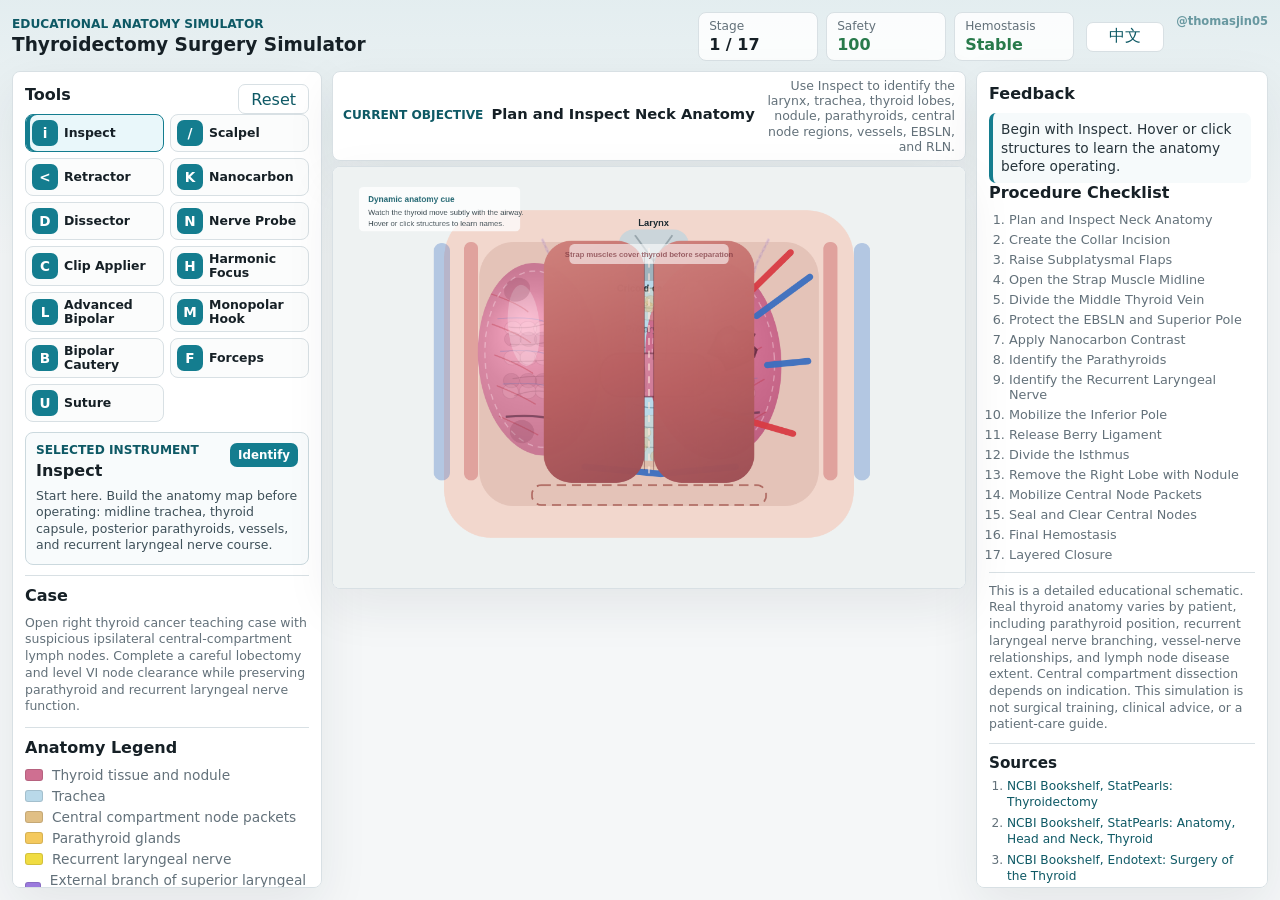
==== index.html @ a0de31f6 "Improve guide line contrast over veins" ====
<!doctype html>
<html lang="en">
  <head>
    <meta charset="utf-8">
    <meta name="viewport" content="width=device-width, initial-scale=1">
    <title>Thyroidectomy Surgery Simulator</title>
    <link rel="stylesheet" href="styles.css?v=sources-20260605">
  </head>
  <body>
    <main class="app">
      <section class="topbar" aria-label="Simulation status">
        <div class="brand-block">
          <p class="eyebrow">Educational anatomy simulator</p>
          <h1>Thyroidectomy Surgery Simulator</h1>
        </div>
        <div class="status-strip">
          <div>
            <span class="stat-label">Stage</span>
            <strong id="stageNumber">1 / 8</strong>
          </div>
          <div>
            <span class="stat-label">Safety</span>
            <strong id="safetyScore">100</strong>
          </div>
          <div>
            <span class="stat-label">Hemostasis</span>
            <strong id="hemostasisScore">Stable</strong>
          </div>
        </div>
        <button id="langToggle" class="ghost-button language-button" type="button">中文</button>
        <div class="watermark" aria-label="Creator watermark">@thomasjin05</div>
      </section>

      <section class="workspace">
        <aside class="panel tools-panel" aria-label="Surgical instruments">
          <div class="panel-head">
            <h2>Tools</h2>
            <button id="resetButton" class="ghost-button" type="button">Reset</button>
          </div>
          <div id="toolGrid" class="tool-grid"></div>

          <div class="instrument-panel" aria-live="polite">
            <div class="instrument-head">
              <div>
                <p class="eyebrow">Selected instrument</p>
                <h2 id="instrumentTitle"></h2>
              </div>
              <span id="instrumentBadge" class="instrument-badge"></span>
            </div>
            <p id="instrumentTechnique" class="instrument-technique"></p>
          </div>

          <div class="case-card">
            <h2>Case</h2>
            <p>Open right thyroid cancer teaching case with suspicious ipsilateral central-compartment lymph nodes. Complete a careful lobectomy and level VI node clearance while preserving parathyroid and recurrent laryngeal nerve function.</p>
          </div>

          <div class="legend">
            <h2>Anatomy Legend</h2>
            <div><span class="swatch thyroid"></span>Thyroid tissue and nodule</div>
            <div><span class="swatch trachea"></span>Trachea</div>
            <div><span class="swatch lymph"></span>Central compartment node packets</div>
            <div><span class="swatch parathyroid"></span>Parathyroid glands</div>
            <div><span class="swatch nerve"></span>Recurrent laryngeal nerve</div>
            <div><span class="swatch sln"></span>External branch of superior laryngeal nerve</div>
            <div><span class="swatch artery"></span>Arteries</div>
            <div><span class="swatch vein"></span>Veins</div>
            <div><span class="swatch landmark"></span>Key landmarks</div>
          </div>
        </aside>

        <section class="sim-column">
          <div class="stage-card" aria-live="polite">
            <div>
              <p class="eyebrow">Current objective</p>
              <h2 id="stageTitle"></h2>
            </div>
            <p id="stageInstruction"></p>
          </div>

          <div class="canvas-shell">
            <canvas id="simCanvas" width="1080" height="720" aria-label="Interactive thyroidectomy anatomy simulation"></canvas>
            <div id="tooltip" class="tooltip" hidden></div>
            <section id="completionScreen" class="completion-screen" aria-live="polite" hidden>
              <div class="completion-panel">
                <p class="eyebrow">Case complete</p>
                <h2>Surgery Simulation Finished</h2>
                <p>Right lobectomy, ipsilateral central compartment node clearance, hemostasis check, and layered closure are complete.</p>
                <div class="completion-stats" aria-label="Final simulation status">
                  <div>
                    <span class="stat-label">Final safety</span>
                    <strong id="completionSafety"></strong>
                  </div>
                  <div>
                    <span class="stat-label">Hemostasis</span>
                    <strong id="completionHemostasis"></strong>
                  </div>
                </div>
                <button id="restartButton" class="restart-button" type="button">Restart</button>
              </div>
            </section>
          </div>
        </section>

        <aside class="panel feedback-panel" aria-label="Feedback and anatomy notes">
          <h2>Feedback</h2>
          <div id="feedbackLog" class="feedback-log"></div>

          <h2>Procedure Checklist</h2>
          <ol id="checklist" class="checklist"></ol>

          <div class="note">
            This is a detailed educational schematic. Real thyroid anatomy varies by patient, including parathyroid position, recurrent laryngeal nerve branching, vessel-nerve relationships, and lymph node disease extent. Central compartment dissection depends on indication. This simulation is not surgical training, clinical advice, or a patient-care guide.
          </div>

          <section class="sources-card" aria-label="Evidence sources">
            <h2>Sources</h2>
            <ol class="sources-list">
              <li><a href="https://www.ncbi.nlm.nih.gov/sites/books/NBK563279/" target="_blank" rel="noopener noreferrer">NCBI Bookshelf, StatPearls: Thyroidectomy</a></li>
              <li><a href="https://www.ncbi.nlm.nih.gov/books/NBK470452/" target="_blank" rel="noopener noreferrer">NCBI Bookshelf, StatPearls: Anatomy, Head and Neck, Thyroid</a></li>
              <li><a href="https://www.ncbi.nlm.nih.gov/books/NBK285564/" target="_blank" rel="noopener noreferrer">NCBI Bookshelf, Endotext: Surgery of the Thyroid</a></li>
              <li><a href="https://pmc.ncbi.nlm.nih.gov/articles/PMC4739132/" target="_blank" rel="noopener noreferrer">2015 American Thyroid Association Management Guidelines for Adult Patients with Thyroid Nodules and Differentiated Thyroid Cancer</a></li>
              <li><a href="https://pmc.ncbi.nlm.nih.gov/articles/PMC9742273/" target="_blank" rel="noopener noreferrer">Surgical tips and techniques to avoid complications of thyroid surgery</a></li>
              <li><a href="https://pmc.ncbi.nlm.nih.gov/articles/PMC7315061/" target="_blank" rel="noopener noreferrer">A Review of Methods for the Preservation of Laryngeal Nerves During Thyroidectomy</a></li>
              <li><a href="https://pubmed.ncbi.nlm.nih.gov/25897006/" target="_blank" rel="noopener noreferrer">A Meta-analysis of Carbon Nanoparticles for Identifying Lymph Nodes and Protecting Parathyroid Glands during Surgery</a></li>
            </ol>
          </section>
        </aside>
      </section>
    </main>

    <script src="app.js?v=guide-contrast-20260707"></script>
  </body>
</html>
---- styles.css ----
:root{color-scheme:light;--bg:#f5f7f8;--panel:#ffffff;--ink:#162026;--muted:#63717a;--line:#d8e0e4;--accent:#147d8f;--accent-dark:#0e5965;--danger:#b92f37;--warn:#c77a1b;--ok:#287a4b;--thyroid:#cf6f91;--trachea:#b9d9e9;--lymph:#e0bf85;--para:#f4c95d;--nerve:#f0dc42;--artery:#d83b44;--vein:#3c6fc0;font-family:Inter,ui-sans-serif,system-ui,-apple-system,BlinkMacSystemFont,"Segoe UI",sans-serif;}*{box-sizing:border-box;}body{margin:0;min-height:100vh;color:var(--ink);background:linear-gradient(180deg,rgba(20,125,143,0.08),transparent 260px),var(--bg);}button{font:inherit;}.app{min-height:100vh;padding:12px;}.topbar{display:flex;align-items:center;justify-content:flex-start;gap:12px;margin:0 auto 10px;max-width:1500px;}.brand-block{flex:1 1 0;min-width:0;}.eyebrow{margin:0 0 4px;color:var(--accent-dark);font-size:0.76rem;font-weight:750;letter-spacing:0;text-transform:uppercase;}h1,h2,p{margin-top:0;}h1{margin-bottom:0;font-size:clamp(1.08rem,1.45vw,1.5rem);line-height:1.1;letter-spacing:0;}h2{margin-bottom:10px;font-size:1rem;}.status-strip{display:grid;grid-template-columns:repeat(3,minmax(120px,1fr));gap:8px;flex:0 0 auto;}.status-strip>div{min-width:118px;padding:6px 10px;border:1px solid var(--line);border-radius:8px;background:rgba(255,255,255,0.86);}.stat-label{display:block;margin-bottom:2px;color:var(--muted);font-size:0.76rem;}.workspace{display:grid;grid-template-columns:310px minmax(420px,1fr)292px;gap:10px;max-width:1500px;margin:0 auto;}.panel,.stage-card,.canvas-shell{border:1px solid var(--line);border-radius:8px;background:var(--panel);box-shadow:0 18px 50px rgba(24,41,52,0.08);}.panel{align-self:start;padding:12px;}.panel-head,.stage-card{display:flex;align-items:center;justify-content:space-between;gap:14px;}.ghost-button{height:30px;padding:0 12px;border:1px solid var(--line);border-radius:7px;color:var(--accent-dark);background:#fff;cursor:pointer;}.tool-grid{display:grid;grid-template-columns:repeat(2,minmax(0,1fr));gap:6px;margin-bottom:10px;}.tool-button{display:grid;grid-template-columns:26px 1fr;gap:6px;align-items:center;min-height:38px;padding:5px 6px;border:1px solid var(--line);border-radius:8px;text-align:left;color:var(--ink);background:#fbfcfc;cursor:pointer;}.tool-button[aria-pressed="true"]{border-color:var(--accent);background:#e9f7fa;box-shadow:inset 4px 0 0 var(--accent);}.tool-icon{display:grid;place-items:center;width:26px;height:26px;border-radius:7px;color:#fff;background:var(--accent);font-size:0.85rem;font-weight:800;}.tool-name{display:block;font-size:0.78rem;font-weight:760;line-height:1.12;}.instrument-panel{display:grid;gap:8px;margin-bottom:10px;padding:10px;border:1px solid#cbd9de;border-radius:8px;background:#f8fbfc;}.instrument-head{display:flex;align-items:flex-start;justify-content:space-between;gap:10px;}.instrument-head h2{margin-bottom:0;}.instrument-badge{min-width:58px;padding:5px 8px;border-radius:7px;color:#fff;font-size:0.74rem;font-weight:800;text-align:center;}.instrument-technique{margin-bottom:0;color:#3e5059;font-size:0.78rem;line-height:1.32;}.case-card,.legend,.note{padding-top:10px;border-top:1px solid var(--line);}.case-card p,.note{color:var(--muted);font-size:0.78rem;line-height:1.34;}.legend div{display:flex;align-items:center;gap:9px;margin:5px 0;color:var(--muted);font-size:0.86rem;}.swatch{width:18px;height:12px;border-radius:3px;border:1px solid rgba(0,0,0,0.12);}.swatch.thyroid{background:var(--thyroid);}.swatch.trachea{background:var(--trachea);}.swatch.lymph{background:var(--lymph);}.swatch.parathyroid{background:var(--para);}.swatch.nerve{background:var(--nerve);}.swatch.sln{background:#9b7add;}.swatch.artery{background:var(--artery);}.swatch.vein{background:var(--vein);}.swatch.landmark{background:#8b9aa1;}.sim-column{display:grid;gap:5px;}.stage-card{min-height:0;padding:6px 10px;}.stage-card h2{margin-bottom:0;font-size:0.92rem;line-height:1.15;}.stage-card p:last-child{max-width:min(48vw,680px);margin-bottom:0;color:var(--muted);line-height:1.22;font-size:0.78rem;}.canvas-shell{position:relative;overflow:hidden;aspect-ratio:3/2;}canvas{display:block;width:100%;height:100%;cursor:crosshair;background:#eef2f2;}.tooltip{position:absolute;z-index:2;max-width:240px;padding:8px 10px;border:1px solid rgba(12,31,39,0.18);border-radius:7px;color:#102027;background:rgba(255,255,255,0.94);box-shadow:0 10px 30px rgba(20,40,50,0.16);font-size:0.84rem;pointer-events:none;}.completion-screen{position:absolute;inset:0;z-index:3;display:grid;place-items:center;padding:24px;background:rgba(11,28,35,0.48);}.completion-screen[hidden]{display:none;}.completion-panel{width:min(420px,100%);padding:22px;border:1px solid rgba(216,224,228,0.92);border-radius:8px;background:rgba(255,255,255,0.97);box-shadow:0 24px 70px rgba(13,31,40,0.28);}.completion-panel h2{margin-bottom:8px;font-size:1.28rem;}.completion-panel p:not(.eyebrow){margin-bottom:14px;color:var(--muted);line-height:1.42;}.completion-stats{display:grid;grid-template-columns:repeat(2,minmax(0,1fr));gap:8px;margin-bottom:16px;}.completion-stats div{padding:10px;border:1px solid var(--line);border-radius:8px;background:#f6fafb;}.completion-stats strong{display:block;font-size:1.05rem;}.restart-button{min-height:40px;width:100%;border:0;border-radius:8px;color:#fff;background:var(--accent);font-weight:780;cursor:pointer;}.restart-button:hover,.restart-button:focus-visible{background:var(--accent-dark);}.feedback-log{display:grid;gap:6px;max-height:min(230px,28vh);overflow:auto;padding-right:4px;}.log-entry{padding:7px 8px;border-left:4px solid var(--accent);border-radius:7px;background:#f6fafb;color:#26343b;font-size:0.86rem;line-height:1.35;}.log-entry.warning{border-left-color:var(--warn);background:#fff8ed;}.log-entry.danger{border-left-color:var(--danger);background:#fff1f2;}.log-entry.success{border-left-color:var(--ok);background:#effaf3;}.checklist{display:grid;gap:5px;margin:0 0 10px;padding-left:20px;color:var(--muted);font-size:0.8rem;}.checklist li.done{color:var(--ok);font-weight:720;}@media(min-width:1101px){body{height:100vh;overflow:hidden;}.app{display:grid;grid-template-rows:auto minmax(0,1fr);height:100vh;min-height:0;}.topbar{width:100%;}.workspace{width:100%;min-height:0;height:100%;}.panel,.sim-column{min-height:0;height:100%;}.panel{align-self:stretch;overflow:auto;}.sim-column{grid-template-rows:auto minmax(0,1fr);}.stage-card{display:grid;grid-template-columns:minmax(210px,auto)minmax(0,1fr);align-items:center;gap:12px;min-height:38px;}.stage-card>div{display:flex;align-items:baseline;gap:8px;min-width:0;}.stage-card.eyebrow{flex:none;margin:0;font-size:0.66rem;}.stage-card h2{overflow:hidden;text-overflow:ellipsis;white-space:nowrap;}.stage-card p:last-child{justify-self:end;max-width:100%;text-align:right;}.canvas-shell{align-self:start;max-height:100%;}}@media(max-width:1100px){.workspace{grid-template-columns:220px minmax(360px,1fr);}.tool-grid{grid-template-columns:1fr;}.feedback-panel{grid-column:1/-1;}}@media(max-width:760px){.app{padding:12px;}.tool-grid{grid-template-columns:1fr;}.topbar,.stage-card{align-items:stretch;flex-direction:column;}.status-strip,.workspace{grid-template-columns:1fr;}}.language-button{flex:0 0 auto;align-self:flex-start;min-width:78px;margin-top:9.5px;}.watermark{flex:0 0 auto;align-self:flex-start;margin-top:2px;color:rgba(14,89,101,0.58);font-size:0.72rem;font-weight:800;letter-spacing:0;white-space:nowrap;pointer-events:none;}@media(max-width:760px){.brand-block{width:100%;}.language-button{width:100%;margin-top:0;}.watermark{align-self:flex-end;}}.sources-card{margin-top:10px;padding-top:10px;border-top:1px solid var(--line);}.sources-card h2{margin-bottom:7px;font-size:0.95rem;}.sources-list{display:grid;gap:6px;margin:0;padding-left:18px;color:var(--muted);font-size:0.76rem;line-height:1.28;}.sources-list a{color:var(--accent-dark);text-decoration:none;overflow-wrap:anywhere;}.sources-list a:hover,.sources-list a:focus-visible{text-decoration:underline;}
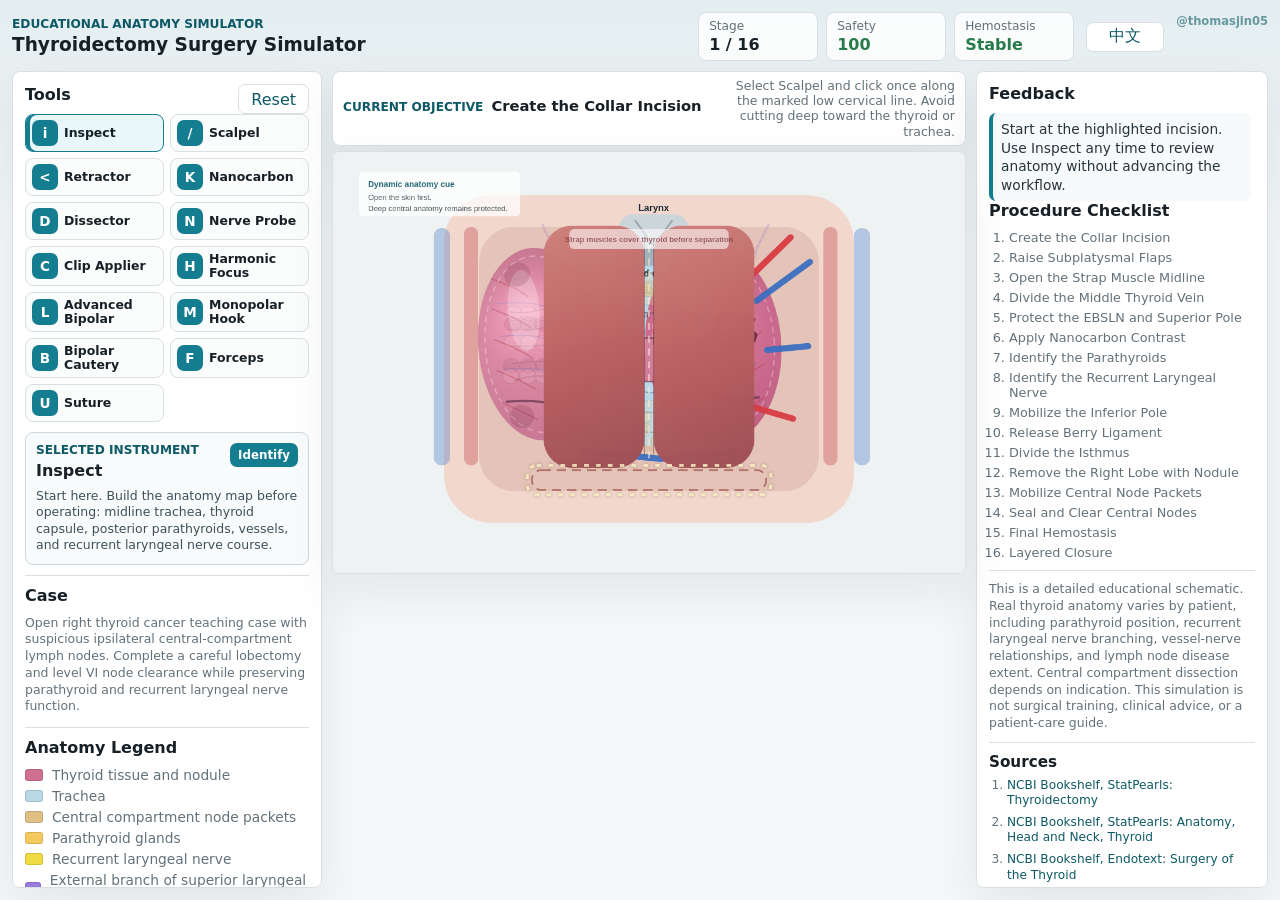
==== commit a40f38ac: "Gate thyroidectomy simulator steps" ====
--- a/index.html
+++ b/index.html
@@ -129,6 +129,6 @@
       </section>
     </main>
 
-    <script src="app.js?v=guide-contrast-20260707"></script>
+    <script src="app.js?v=gated-flow-20260707"></script>
   </body>
 </html>
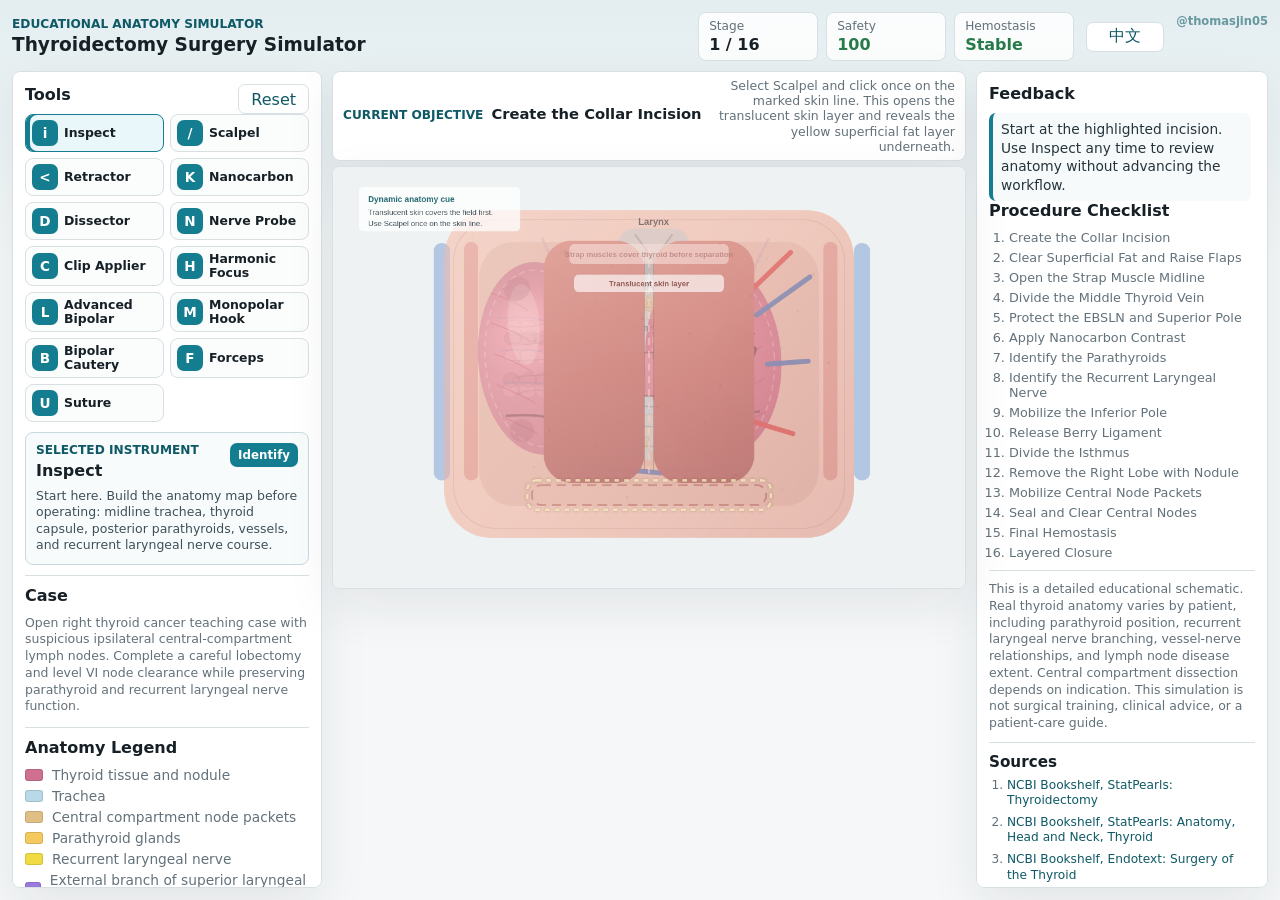
==== commit 0798515c: "Add skin and fat exposure layers" ====
--- a/index.html
+++ b/index.html
@@ -129,6 +129,6 @@
       </section>
     </main>
 
-    <script src="app.js?v=gated-flow-20260707"></script>
+    <script src="app.js?v=skin-fat-flow-20260707"></script>
   </body>
 </html>
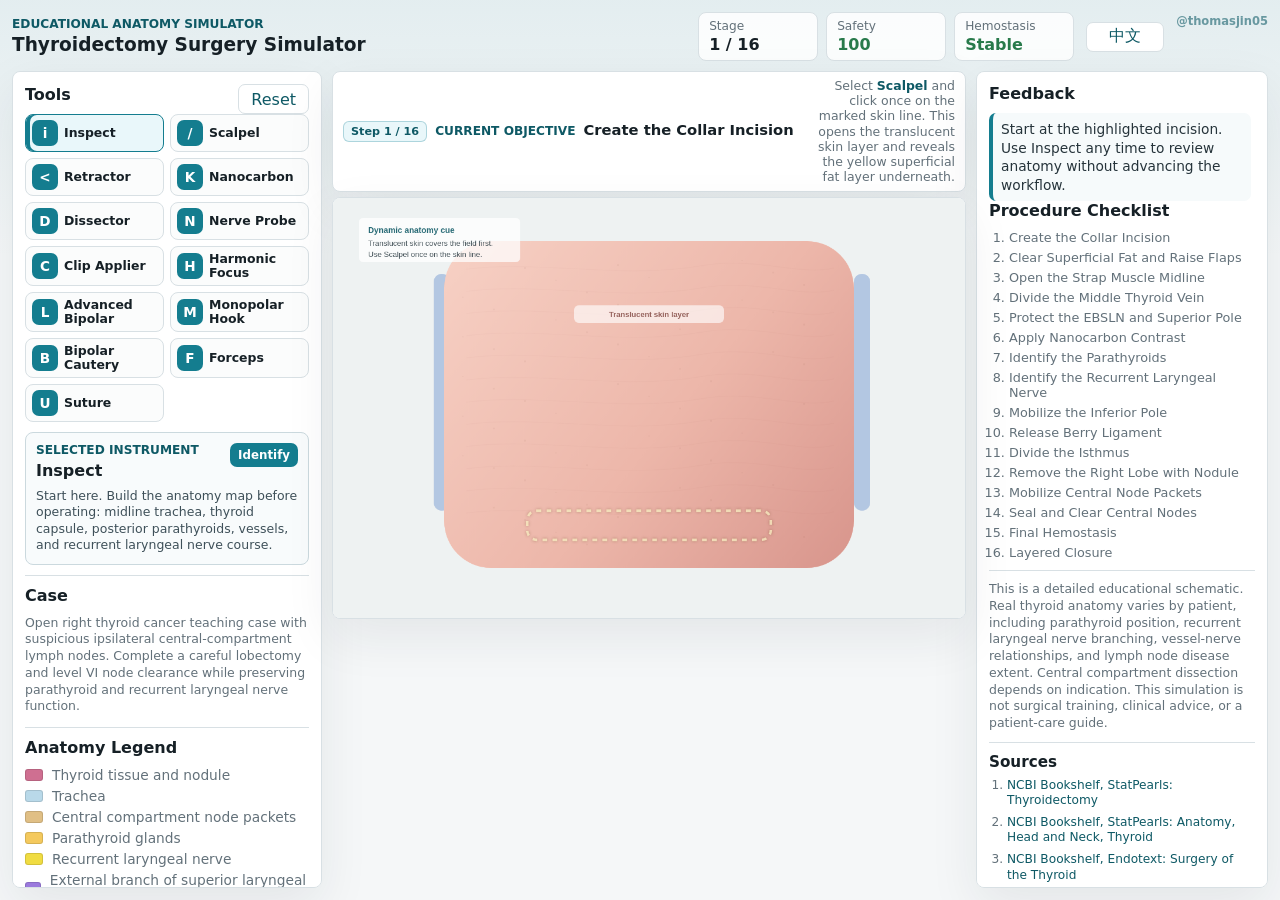
==== commit d468dc6b: "Make skin opaque and reduce canvas labels" ====
--- a/index.html
+++ b/index.html
@@ -72,6 +72,7 @@
         <section class="sim-column">
           <div class="stage-card" aria-live="polite">
             <div>
+              <span id="stageStepBadge" class="step-badge">Step 1 / 16</span>
               <p class="eyebrow">Current objective</p>
               <h2 id="stageTitle"></h2>
             </div>
@@ -129,6 +130,6 @@
       </section>
     </main>
 
-    <script src="app.js?v=skin-fat-flow-20260707"></script>
+    <script src="app.js?v=skin-label-cleanup-20260708"></script>
   </body>
 </html>
--- a/styles.css
+++ b/styles.css
@@ -1 +1 @@
-:root{color-scheme:light;--bg:#f5f7f8;--panel:#ffffff;--ink:#162026;--muted:#63717a;--line:#d8e0e4;--accent:#147d8f;--accent-dark:#0e5965;--danger:#b92f37;--warn:#c77a1b;--ok:#287a4b;--thyroid:#cf6f91;--trachea:#b9d9e9;--lymph:#e0bf85;--para:#f4c95d;--nerve:#f0dc42;--artery:#d83b44;--vein:#3c6fc0;font-family:Inter,ui-sans-serif,system-ui,-apple-system,BlinkMacSystemFont,"Segoe UI",sans-serif;}*{box-sizing:border-box;}body{margin:0;min-height:100vh;color:var(--ink);background:linear-gradient(180deg,rgba(20,125,143,0.08),transparent 260px),var(--bg);}button{font:inherit;}.app{min-height:100vh;padding:12px;}.topbar{display:flex;align-items:center;justify-content:flex-start;gap:12px;margin:0 auto 10px;max-width:1500px;}.brand-block{flex:1 1 0;min-width:0;}.eyebrow{margin:0 0 4px;color:var(--accent-dark);font-size:0.76rem;font-weight:750;letter-spacing:0;text-transform:uppercase;}h1,h2,p{margin-top:0;}h1{margin-bottom:0;font-size:clamp(1.08rem,1.45vw,1.5rem);line-height:1.1;letter-spacing:0;}h2{margin-bottom:10px;font-size:1rem;}.status-strip{display:grid;grid-template-columns:repeat(3,minmax(120px,1fr));gap:8px;flex:0 0 auto;}.status-strip>div{min-width:118px;padding:6px 10px;border:1px solid var(--line);border-radius:8px;background:rgba(255,255,255,0.86);}.stat-label{display:block;margin-bottom:2px;color:var(--muted);font-size:0.76rem;}.workspace{display:grid;grid-template-columns:310px minmax(420px,1fr)292px;gap:10px;max-width:1500px;margin:0 auto;}.panel,.stage-card,.canvas-shell{border:1px solid var(--line);border-radius:8px;background:var(--panel);box-shadow:0 18px 50px rgba(24,41,52,0.08);}.panel{align-self:start;padding:12px;}.panel-head,.stage-card{display:flex;align-items:center;justify-content:space-between;gap:14px;}.ghost-button{height:30px;padding:0 12px;border:1px solid var(--line);border-radius:7px;color:var(--accent-dark);background:#fff;cursor:pointer;}.tool-grid{display:grid;grid-template-columns:repeat(2,minmax(0,1fr));gap:6px;margin-bottom:10px;}.tool-button{display:grid;grid-template-columns:26px 1fr;gap:6px;align-items:center;min-height:38px;padding:5px 6px;border:1px solid var(--line);border-radius:8px;text-align:left;color:var(--ink);background:#fbfcfc;cursor:pointer;}.tool-button[aria-pressed="true"]{border-color:var(--accent);background:#e9f7fa;box-shadow:inset 4px 0 0 var(--accent);}.tool-icon{display:grid;place-items:center;width:26px;height:26px;border-radius:7px;color:#fff;background:var(--accent);font-size:0.85rem;font-weight:800;}.tool-name{display:block;font-size:0.78rem;font-weight:760;line-height:1.12;}.instrument-panel{display:grid;gap:8px;margin-bottom:10px;padding:10px;border:1px solid#cbd9de;border-radius:8px;background:#f8fbfc;}.instrument-head{display:flex;align-items:flex-start;justify-content:space-between;gap:10px;}.instrument-head h2{margin-bottom:0;}.instrument-badge{min-width:58px;padding:5px 8px;border-radius:7px;color:#fff;font-size:0.74rem;font-weight:800;text-align:center;}.instrument-technique{margin-bottom:0;color:#3e5059;font-size:0.78rem;line-height:1.32;}.case-card,.legend,.note{padding-top:10px;border-top:1px solid var(--line);}.case-card p,.note{color:var(--muted);font-size:0.78rem;line-height:1.34;}.legend div{display:flex;align-items:center;gap:9px;margin:5px 0;color:var(--muted);font-size:0.86rem;}.swatch{width:18px;height:12px;border-radius:3px;border:1px solid rgba(0,0,0,0.12);}.swatch.thyroid{background:var(--thyroid);}.swatch.trachea{background:var(--trachea);}.swatch.lymph{background:var(--lymph);}.swatch.parathyroid{background:var(--para);}.swatch.nerve{background:var(--nerve);}.swatch.sln{background:#9b7add;}.swatch.artery{background:var(--artery);}.swatch.vein{background:var(--vein);}.swatch.landmark{background:#8b9aa1;}.sim-column{display:grid;gap:5px;}.stage-card{min-height:0;padding:6px 10px;}.stage-card h2{margin-bottom:0;font-size:0.92rem;line-height:1.15;}.stage-card p:last-child{max-width:min(48vw,680px);margin-bottom:0;color:var(--muted);line-height:1.22;font-size:0.78rem;}.canvas-shell{position:relative;overflow:hidden;aspect-ratio:3/2;}canvas{display:block;width:100%;height:100%;cursor:crosshair;background:#eef2f2;}.tooltip{position:absolute;z-index:2;max-width:240px;padding:8px 10px;border:1px solid rgba(12,31,39,0.18);border-radius:7px;color:#102027;background:rgba(255,255,255,0.94);box-shadow:0 10px 30px rgba(20,40,50,0.16);font-size:0.84rem;pointer-events:none;}.completion-screen{position:absolute;inset:0;z-index:3;display:grid;place-items:center;padding:24px;background:rgba(11,28,35,0.48);}.completion-screen[hidden]{display:none;}.completion-panel{width:min(420px,100%);padding:22px;border:1px solid rgba(216,224,228,0.92);border-radius:8px;background:rgba(255,255,255,0.97);box-shadow:0 24px 70px rgba(13,31,40,0.28);}.completion-panel h2{margin-bottom:8px;font-size:1.28rem;}.completion-panel p:not(.eyebrow){margin-bottom:14px;color:var(--muted);line-height:1.42;}.completion-stats{display:grid;grid-template-columns:repeat(2,minmax(0,1fr));gap:8px;margin-bottom:16px;}.completion-stats div{padding:10px;border:1px solid var(--line);border-radius:8px;background:#f6fafb;}.completion-stats strong{display:block;font-size:1.05rem;}.restart-button{min-height:40px;width:100%;border:0;border-radius:8px;color:#fff;background:var(--accent);font-weight:780;cursor:pointer;}.restart-button:hover,.restart-button:focus-visible{background:var(--accent-dark);}.feedback-log{display:grid;gap:6px;max-height:min(230px,28vh);overflow:auto;padding-right:4px;}.log-entry{padding:7px 8px;border-left:4px solid var(--accent);border-radius:7px;background:#f6fafb;color:#26343b;font-size:0.86rem;line-height:1.35;}.log-entry.warning{border-left-color:var(--warn);background:#fff8ed;}.log-entry.danger{border-left-color:var(--danger);background:#fff1f2;}.log-entry.success{border-left-color:var(--ok);background:#effaf3;}.checklist{display:grid;gap:5px;margin:0 0 10px;padding-left:20px;color:var(--muted);font-size:0.8rem;}.checklist li.done{color:var(--ok);font-weight:720;}@media(min-width:1101px){body{height:100vh;overflow:hidden;}.app{display:grid;grid-template-rows:auto minmax(0,1fr);height:100vh;min-height:0;}.topbar{width:100%;}.workspace{width:100%;min-height:0;height:100%;}.panel,.sim-column{min-height:0;height:100%;}.panel{align-self:stretch;overflow:auto;}.sim-column{grid-template-rows:auto minmax(0,1fr);}.stage-card{display:grid;grid-template-columns:minmax(210px,auto)minmax(0,1fr);align-items:center;gap:12px;min-height:38px;}.stage-card>div{display:flex;align-items:baseline;gap:8px;min-width:0;}.stage-card.eyebrow{flex:none;margin:0;font-size:0.66rem;}.stage-card h2{overflow:hidden;text-overflow:ellipsis;white-space:nowrap;}.stage-card p:last-child{justify-self:end;max-width:100%;text-align:right;}.canvas-shell{align-self:start;max-height:100%;}}@media(max-width:1100px){.workspace{grid-template-columns:220px minmax(360px,1fr);}.tool-grid{grid-template-columns:1fr;}.feedback-panel{grid-column:1/-1;}}@media(max-width:760px){.app{padding:12px;}.tool-grid{grid-template-columns:1fr;}.topbar,.stage-card{align-items:stretch;flex-direction:column;}.status-strip,.workspace{grid-template-columns:1fr;}}.language-button{flex:0 0 auto;align-self:flex-start;min-width:78px;margin-top:9.5px;}.watermark{flex:0 0 auto;align-self:flex-start;margin-top:2px;color:rgba(14,89,101,0.58);font-size:0.72rem;font-weight:800;letter-spacing:0;white-space:nowrap;pointer-events:none;}@media(max-width:760px){.brand-block{width:100%;}.language-button{width:100%;margin-top:0;}.watermark{align-self:flex-end;}}.sources-card{margin-top:10px;padding-top:10px;border-top:1px solid var(--line);}.sources-card h2{margin-bottom:7px;font-size:0.95rem;}.sources-list{display:grid;gap:6px;margin:0;padding-left:18px;color:var(--muted);font-size:0.76rem;line-height:1.28;}.sources-list a{color:var(--accent-dark);text-decoration:none;overflow-wrap:anywhere;}.sources-list a:hover,.sources-list a:focus-visible{text-decoration:underline;}
+:root{color-scheme:light;--bg:#f5f7f8;--panel:#ffffff;--ink:#162026;--muted:#63717a;--line:#d8e0e4;--accent:#147d8f;--accent-dark:#0e5965;--danger:#b92f37;--warn:#c77a1b;--ok:#287a4b;--thyroid:#cf6f91;--trachea:#b9d9e9;--lymph:#e0bf85;--para:#f4c95d;--nerve:#f0dc42;--artery:#d83b44;--vein:#3c6fc0;font-family:Inter,ui-sans-serif,system-ui,-apple-system,BlinkMacSystemFont,"Segoe UI",sans-serif;}*{box-sizing:border-box;}body{margin:0;min-height:100vh;color:var(--ink);background:linear-gradient(180deg,rgba(20,125,143,0.08),transparent 260px),var(--bg);}button{font:inherit;}.app{min-height:100vh;padding:12px;}.topbar{display:flex;align-items:center;justify-content:flex-start;gap:12px;margin:0 auto 10px;max-width:1500px;}.brand-block{flex:1 1 0;min-width:0;}.eyebrow{margin:0 0 4px;color:var(--accent-dark);font-size:0.76rem;font-weight:750;letter-spacing:0;text-transform:uppercase;}h1,h2,p{margin-top:0;}h1{margin-bottom:0;font-size:clamp(1.08rem,1.45vw,1.5rem);line-height:1.1;letter-spacing:0;}h2{margin-bottom:10px;font-size:1rem;}.status-strip{display:grid;grid-template-columns:repeat(3,minmax(120px,1fr));gap:8px;flex:0 0 auto;}.status-strip>div{min-width:118px;padding:6px 10px;border:1px solid var(--line);border-radius:8px;background:rgba(255,255,255,0.86);}.stat-label{display:block;margin-bottom:2px;color:var(--muted);font-size:0.76rem;}.workspace{display:grid;grid-template-columns:310px minmax(420px,1fr)292px;gap:10px;max-width:1500px;margin:0 auto;}.panel,.stage-card,.canvas-shell{border:1px solid var(--line);border-radius:8px;background:var(--panel);box-shadow:0 18px 50px rgba(24,41,52,0.08);}.panel{align-self:start;padding:12px;}.panel-head,.stage-card{display:flex;align-items:center;justify-content:space-between;gap:14px;}.ghost-button{height:30px;padding:0 12px;border:1px solid var(--line);border-radius:7px;color:var(--accent-dark);background:#fff;cursor:pointer;}.tool-grid{display:grid;grid-template-columns:repeat(2,minmax(0,1fr));gap:6px;margin-bottom:10px;}.tool-button{display:grid;grid-template-columns:26px 1fr;gap:6px;align-items:center;min-height:38px;padding:5px 6px;border:1px solid var(--line);border-radius:8px;text-align:left;color:var(--ink);background:#fbfcfc;cursor:pointer;}.tool-button[aria-pressed="true"]{border-color:var(--accent);background:#e9f7fa;box-shadow:inset 4px 0 0 var(--accent);}.tool-icon{display:grid;place-items:center;width:26px;height:26px;border-radius:7px;color:#fff;background:var(--accent);font-size:0.85rem;font-weight:800;}.tool-name{display:block;font-size:0.78rem;font-weight:760;line-height:1.12;}.instrument-panel{display:grid;gap:8px;margin-bottom:10px;padding:10px;border:1px solid#cbd9de;border-radius:8px;background:#f8fbfc;}.instrument-head{display:flex;align-items:flex-start;justify-content:space-between;gap:10px;}.instrument-head h2{margin-bottom:0;}.instrument-badge{min-width:58px;padding:5px 8px;border-radius:7px;color:#fff;font-size:0.74rem;font-weight:800;text-align:center;}.instrument-technique{margin-bottom:0;color:#3e5059;font-size:0.78rem;line-height:1.32;}.case-card,.legend,.note{padding-top:10px;border-top:1px solid var(--line);}.case-card p,.note{color:var(--muted);font-size:0.78rem;line-height:1.34;}.legend div{display:flex;align-items:center;gap:9px;margin:5px 0;color:var(--muted);font-size:0.86rem;}.swatch{width:18px;height:12px;border-radius:3px;border:1px solid rgba(0,0,0,0.12);}.swatch.thyroid{background:var(--thyroid);}.swatch.trachea{background:var(--trachea);}.swatch.lymph{background:var(--lymph);}.swatch.parathyroid{background:var(--para);}.swatch.nerve{background:var(--nerve);}.swatch.sln{background:#9b7add;}.swatch.artery{background:var(--artery);}.swatch.vein{background:var(--vein);}.swatch.landmark{background:#8b9aa1;}.sim-column{display:grid;gap:5px;}.stage-card{min-height:0;padding:6px 10px;}.stage-card h2{margin-bottom:0;font-size:0.92rem;line-height:1.15;}.step-badge{flex:0 0 auto;padding:3px 7px;border:1px solid rgba(20,125,143,0.28);border-radius:6px;color:var(--accent-dark);background:#e9f7fa;font-size:0.7rem;font-weight:850;white-space:nowrap;}.stage-card p:last-child{max-width:min(48vw,680px);margin-bottom:0;color:var(--muted);line-height:1.22;font-size:0.78rem;}.instruction-tool{color:var(--accent-dark);font-weight:850;}.canvas-shell{position:relative;overflow:hidden;aspect-ratio:3/2;}canvas{display:block;width:100%;height:100%;cursor:crosshair;background:#eef2f2;}.tooltip{position:absolute;z-index:2;max-width:240px;padding:8px 10px;border:1px solid rgba(12,31,39,0.18);border-radius:7px;color:#102027;background:rgba(255,255,255,0.94);box-shadow:0 10px 30px rgba(20,40,50,0.16);font-size:0.84rem;pointer-events:none;}.completion-screen{position:absolute;inset:0;z-index:3;display:grid;place-items:center;padding:24px;background:rgba(11,28,35,0.48);}.completion-screen[hidden]{display:none;}.completion-panel{width:min(420px,100%);padding:22px;border:1px solid rgba(216,224,228,0.92);border-radius:8px;background:rgba(255,255,255,0.97);box-shadow:0 24px 70px rgba(13,31,40,0.28);}.completion-panel h2{margin-bottom:8px;font-size:1.28rem;}.completion-panel p:not(.eyebrow){margin-bottom:14px;color:var(--muted);line-height:1.42;}.completion-stats{display:grid;grid-template-columns:repeat(2,minmax(0,1fr));gap:8px;margin-bottom:16px;}.completion-stats div{padding:10px;border:1px solid var(--line);border-radius:8px;background:#f6fafb;}.completion-stats strong{display:block;font-size:1.05rem;}.restart-button{min-height:40px;width:100%;border:0;border-radius:8px;color:#fff;background:var(--accent);font-weight:780;cursor:pointer;}.restart-button:hover,.restart-button:focus-visible{background:var(--accent-dark);}.feedback-log{display:grid;gap:6px;max-height:min(230px,28vh);overflow:auto;padding-right:4px;}.log-entry{padding:7px 8px;border-left:4px solid var(--accent);border-radius:7px;background:#f6fafb;color:#26343b;font-size:0.86rem;line-height:1.35;}.log-entry.warning{border-left-color:var(--warn);background:#fff8ed;}.log-entry.danger{border-left-color:var(--danger);background:#fff1f2;}.log-entry.success{border-left-color:var(--ok);background:#effaf3;}.checklist{display:grid;gap:5px;margin:0 0 10px;padding-left:20px;color:var(--muted);font-size:0.8rem;}.checklist li.done{color:var(--ok);font-weight:720;}@media(min-width:1101px){body{height:100vh;overflow:hidden;}.app{display:grid;grid-template-rows:auto minmax(0,1fr);height:100vh;min-height:0;}.topbar{width:100%;}.workspace{width:100%;min-height:0;height:100%;}.panel,.sim-column{min-height:0;height:100%;}.panel{align-self:stretch;overflow:auto;}.sim-column{grid-template-rows:auto minmax(0,1fr);}.stage-card{display:grid;grid-template-columns:minmax(210px,auto)minmax(0,1fr);align-items:center;gap:12px;min-height:38px;}.stage-card>div{display:flex;align-items:baseline;gap:8px;min-width:0;}.stage-card.eyebrow{flex:none;margin:0;font-size:0.66rem;}.stage-card h2{overflow:hidden;text-overflow:ellipsis;white-space:nowrap;}.stage-card p:last-child{justify-self:end;max-width:100%;text-align:right;}.canvas-shell{align-self:start;max-height:100%;}}@media(max-width:1100px){.workspace{grid-template-columns:220px minmax(360px,1fr);}.tool-grid{grid-template-columns:1fr;}.feedback-panel{grid-column:1/-1;}}@media(max-width:760px){.app{padding:12px;}.tool-grid{grid-template-columns:1fr;}.topbar,.stage-card{align-items:stretch;flex-direction:column;}.status-strip,.workspace{grid-template-columns:1fr;}}.language-button{flex:0 0 auto;align-self:flex-start;min-width:78px;margin-top:9.5px;}.watermark{flex:0 0 auto;align-self:flex-start;margin-top:2px;color:rgba(14,89,101,0.58);font-size:0.72rem;font-weight:800;letter-spacing:0;white-space:nowrap;pointer-events:none;}@media(max-width:760px){.brand-block{width:100%;}.language-button{width:100%;margin-top:0;}.watermark{align-self:flex-end;}}.sources-card{margin-top:10px;padding-top:10px;border-top:1px solid var(--line);}.sources-card h2{margin-bottom:7px;font-size:0.95rem;}.sources-list{display:grid;gap:6px;margin:0;padding-left:18px;color:var(--muted);font-size:0.76rem;line-height:1.28;}.sources-list a{color:var(--accent-dark);text-decoration:none;overflow-wrap:anywhere;}.sources-list a:hover,.sources-list a:focus-visible{text-decoration:underline;}
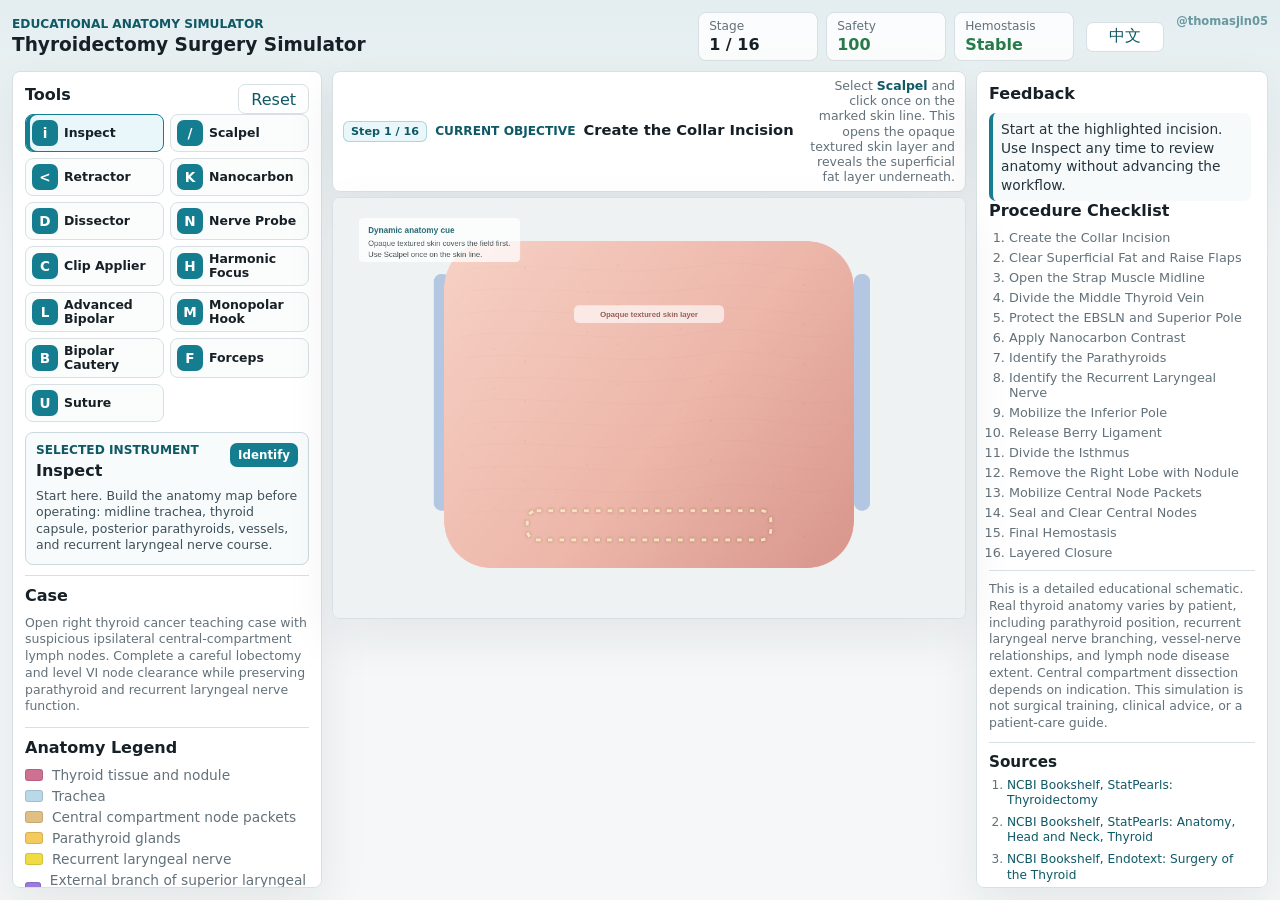
==== commit b7c0f4db: "Correct skin layer wording" ====
--- a/index.html
+++ b/index.html
@@ -130,6 +130,6 @@
       </section>
     </main>
 
-    <script src="app.js?v=skin-label-cleanup-20260708"></script>
+    <script src="app.js?v=skin-label-cleanup-20260708b"></script>
   </body>
 </html>
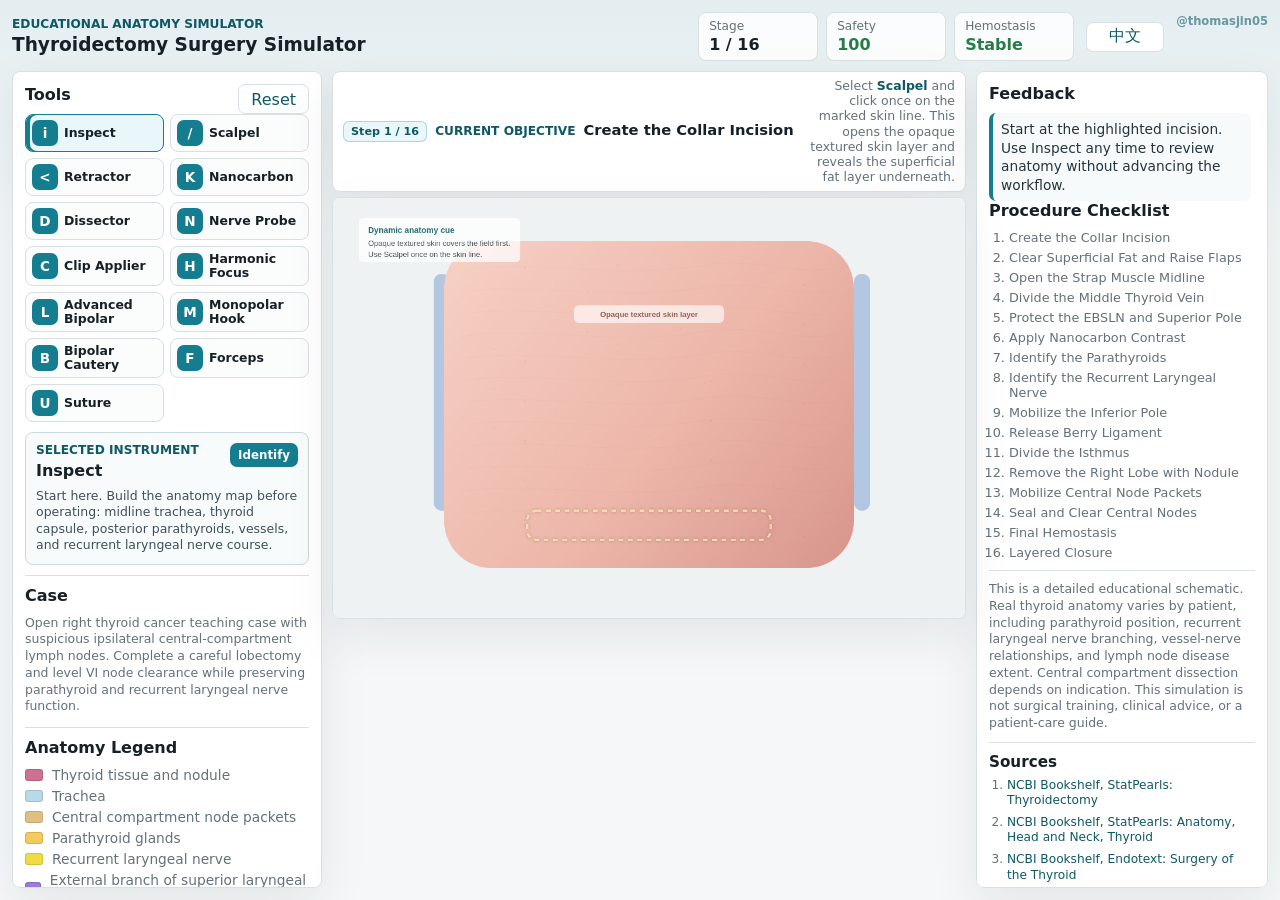
==== commit 2a7f005d: "Add strap animation and apply review fixes" ====
--- a/index.html
+++ b/index.html
@@ -16,7 +16,7 @@
         <div class="status-strip">
           <div>
             <span class="stat-label">Stage</span>
-            <strong id="stageNumber">1 / 8</strong>
+            <strong id="stageNumber">1 / 16</strong>
           </div>
           <div>
             <span class="stat-label">Safety</span>
@@ -80,7 +80,7 @@
           </div>
 
           <div class="canvas-shell">
-            <canvas id="simCanvas" width="1080" height="720" aria-label="Interactive thyroidectomy anatomy simulation"></canvas>
+            <canvas id="simCanvas" width="1080" height="720" tabindex="0" aria-keyshortcuts="Enter Space" aria-label="Interactive thyroidectomy anatomy simulation"></canvas>
             <div id="tooltip" class="tooltip" hidden></div>
             <section id="completionScreen" class="completion-screen" aria-live="polite" hidden>
               <div class="completion-panel">
@@ -130,6 +130,6 @@
       </section>
     </main>
 
-    <script src="app.js?v=skin-label-cleanup-20260708b"></script>
+    <script src="app.js?v=review-fixes-20260710"></script>
   </body>
 </html>
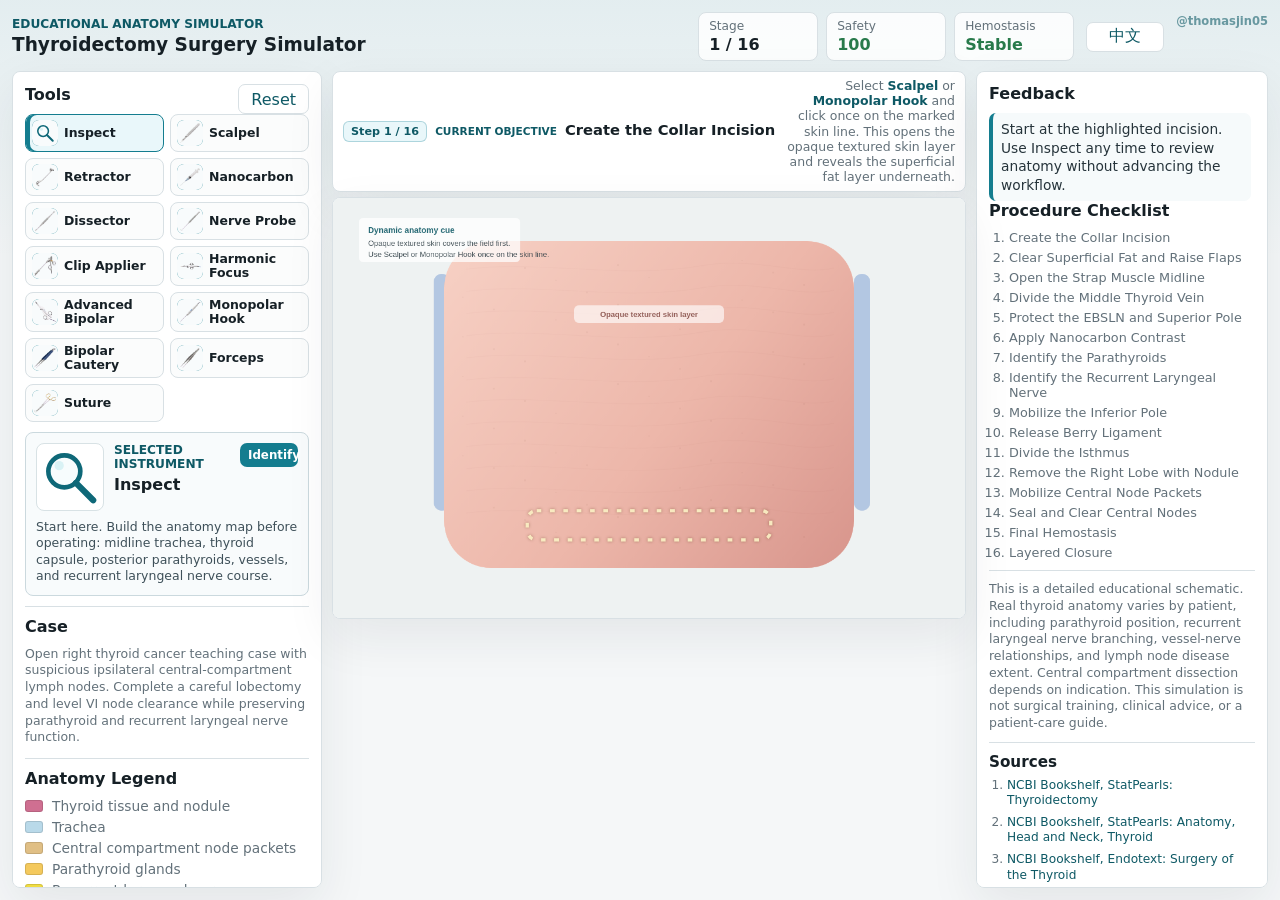
==== commit a495522f: "Fix simulator animations and publish full source" ====
--- a/index.html
+++ b/index.html
@@ -41,6 +41,7 @@
 
           <div class="instrument-panel" aria-live="polite">
             <div class="instrument-head">
+              <img id="instrumentImage" class="instrument-image" alt="" width="92" height="92">
               <div>
                 <p class="eyebrow">Selected instrument</p>
                 <h2 id="instrumentTitle"></h2>
@@ -105,7 +106,7 @@
 
         <aside class="panel feedback-panel" aria-label="Feedback and anatomy notes">
           <h2>Feedback</h2>
-          <div id="feedbackLog" class="feedback-log"></div>
+          <div id="feedbackLog" class="feedback-log" aria-live="polite" aria-atomic="false"></div>
 
           <h2>Procedure Checklist</h2>
           <ol id="checklist" class="checklist"></ol>
--- a/styles.css
+++ b/styles.css
@@ -1 +1,575 @@
-:root{color-scheme:light;--bg:#f5f7f8;--panel:#ffffff;--ink:#162026;--muted:#63717a;--line:#d8e0e4;--accent:#147d8f;--accent-dark:#0e5965;--danger:#b92f37;--warn:#c77a1b;--ok:#287a4b;--thyroid:#cf6f91;--trachea:#b9d9e9;--lymph:#e0bf85;--para:#f4c95d;--nerve:#f0dc42;--artery:#d83b44;--vein:#3c6fc0;font-family:Inter,ui-sans-serif,system-ui,-apple-system,BlinkMacSystemFont,"Segoe UI",sans-serif;}*{box-sizing:border-box;}body{margin:0;min-height:100vh;color:var(--ink);background:linear-gradient(180deg,rgba(20,125,143,0.08),transparent 260px),var(--bg);}button{font:inherit;}.app{min-height:100vh;padding:12px;}.topbar{display:flex;align-items:center;justify-content:flex-start;gap:12px;margin:0 auto 10px;max-width:1500px;}.brand-block{flex:1 1 0;min-width:0;}.eyebrow{margin:0 0 4px;color:var(--accent-dark);font-size:0.76rem;font-weight:750;letter-spacing:0;text-transform:uppercase;}h1,h2,p{margin-top:0;}h1{margin-bottom:0;font-size:clamp(1.08rem,1.45vw,1.5rem);line-height:1.1;letter-spacing:0;}h2{margin-bottom:10px;font-size:1rem;}.status-strip{display:grid;grid-template-columns:repeat(3,minmax(120px,1fr));gap:8px;flex:0 0 auto;}.status-strip>div{min-width:118px;padding:6px 10px;border:1px solid var(--line);border-radius:8px;background:rgba(255,255,255,0.86);}.stat-label{display:block;margin-bottom:2px;color:var(--muted);font-size:0.76rem;}.workspace{display:grid;grid-template-columns:310px minmax(420px,1fr)292px;gap:10px;max-width:1500px;margin:0 auto;}.panel,.stage-card,.canvas-shell{border:1px solid var(--line);border-radius:8px;background:var(--panel);box-shadow:0 18px 50px rgba(24,41,52,0.08);}.panel{align-self:start;padding:12px;}.panel-head,.stage-card{display:flex;align-items:center;justify-content:space-between;gap:14px;}.ghost-button{height:30px;padding:0 12px;border:1px solid var(--line);border-radius:7px;color:var(--accent-dark);background:#fff;cursor:pointer;}.tool-grid{display:grid;grid-template-columns:repeat(2,minmax(0,1fr));gap:6px;margin-bottom:10px;}.tool-button{display:grid;grid-template-columns:26px 1fr;gap:6px;align-items:center;min-height:38px;padding:5px 6px;border:1px solid var(--line);border-radius:8px;text-align:left;color:var(--ink);background:#fbfcfc;cursor:pointer;}.tool-button[aria-pressed="true"]{border-color:var(--accent);background:#e9f7fa;box-shadow:inset 4px 0 0 var(--accent);}.tool-icon{display:grid;place-items:center;width:26px;height:26px;border-radius:7px;color:#fff;background:var(--accent);font-size:0.85rem;font-weight:800;}.tool-name{display:block;font-size:0.78rem;font-weight:760;line-height:1.12;}.instrument-panel{display:grid;gap:8px;margin-bottom:10px;padding:10px;border:1px solid#cbd9de;border-radius:8px;background:#f8fbfc;}.instrument-head{display:flex;align-items:flex-start;justify-content:space-between;gap:10px;}.instrument-head h2{margin-bottom:0;}.instrument-badge{min-width:58px;padding:5px 8px;border-radius:7px;color:#fff;font-size:0.74rem;font-weight:800;text-align:center;}.instrument-technique{margin-bottom:0;color:#3e5059;font-size:0.78rem;line-height:1.32;}.case-card,.legend,.note{padding-top:10px;border-top:1px solid var(--line);}.case-card p,.note{color:var(--muted);font-size:0.78rem;line-height:1.34;}.legend div{display:flex;align-items:center;gap:9px;margin:5px 0;color:var(--muted);font-size:0.86rem;}.swatch{width:18px;height:12px;border-radius:3px;border:1px solid rgba(0,0,0,0.12);}.swatch.thyroid{background:var(--thyroid);}.swatch.trachea{background:var(--trachea);}.swatch.lymph{background:var(--lymph);}.swatch.parathyroid{background:var(--para);}.swatch.nerve{background:var(--nerve);}.swatch.sln{background:#9b7add;}.swatch.artery{background:var(--artery);}.swatch.vein{background:var(--vein);}.swatch.landmark{background:#8b9aa1;}.sim-column{display:grid;gap:5px;}.stage-card{min-height:0;padding:6px 10px;}.stage-card h2{margin-bottom:0;font-size:0.92rem;line-height:1.15;}.step-badge{flex:0 0 auto;padding:3px 7px;border:1px solid rgba(20,125,143,0.28);border-radius:6px;color:var(--accent-dark);background:#e9f7fa;font-size:0.7rem;font-weight:850;white-space:nowrap;}.stage-card p:last-child{max-width:min(48vw,680px);margin-bottom:0;color:var(--muted);line-height:1.22;font-size:0.78rem;}.instruction-tool{color:var(--accent-dark);font-weight:850;}.canvas-shell{position:relative;overflow:hidden;aspect-ratio:3/2;}canvas{display:block;width:100%;height:100%;cursor:crosshair;background:#eef2f2;}.tooltip{position:absolute;z-index:2;max-width:240px;padding:8px 10px;border:1px solid rgba(12,31,39,0.18);border-radius:7px;color:#102027;background:rgba(255,255,255,0.94);box-shadow:0 10px 30px rgba(20,40,50,0.16);font-size:0.84rem;pointer-events:none;}.completion-screen{position:absolute;inset:0;z-index:3;display:grid;place-items:center;padding:24px;background:rgba(11,28,35,0.48);}.completion-screen[hidden]{display:none;}.completion-panel{width:min(420px,100%);padding:22px;border:1px solid rgba(216,224,228,0.92);border-radius:8px;background:rgba(255,255,255,0.97);box-shadow:0 24px 70px rgba(13,31,40,0.28);}.completion-panel h2{margin-bottom:8px;font-size:1.28rem;}.completion-panel p:not(.eyebrow){margin-bottom:14px;color:var(--muted);line-height:1.42;}.completion-stats{display:grid;grid-template-columns:repeat(2,minmax(0,1fr));gap:8px;margin-bottom:16px;}.completion-stats div{padding:10px;border:1px solid var(--line);border-radius:8px;background:#f6fafb;}.completion-stats strong{display:block;font-size:1.05rem;}.restart-button{min-height:40px;width:100%;border:0;border-radius:8px;color:#fff;background:var(--accent);font-weight:780;cursor:pointer;}.restart-button:hover,.restart-button:focus-visible{background:var(--accent-dark);}.feedback-log{display:grid;gap:6px;max-height:min(230px,28vh);overflow:auto;padding-right:4px;}.log-entry{padding:7px 8px;border-left:4px solid var(--accent);border-radius:7px;background:#f6fafb;color:#26343b;font-size:0.86rem;line-height:1.35;}.log-entry.warning{border-left-color:var(--warn);background:#fff8ed;}.log-entry.danger{border-left-color:var(--danger);background:#fff1f2;}.log-entry.success{border-left-color:var(--ok);background:#effaf3;}.checklist{display:grid;gap:5px;margin:0 0 10px;padding-left:20px;color:var(--muted);font-size:0.8rem;}.checklist li.done{color:var(--ok);font-weight:720;}@media(min-width:1101px){body{height:100vh;overflow:hidden;}.app{display:grid;grid-template-rows:auto minmax(0,1fr);height:100vh;min-height:0;}.topbar{width:100%;}.workspace{width:100%;min-height:0;height:100%;}.panel,.sim-column{min-height:0;height:100%;}.panel{align-self:stretch;overflow:auto;}.sim-column{grid-template-rows:auto minmax(0,1fr);}.stage-card{display:grid;grid-template-columns:minmax(210px,auto)minmax(0,1fr);align-items:center;gap:12px;min-height:38px;}.stage-card>div{display:flex;align-items:baseline;gap:8px;min-width:0;}.stage-card.eyebrow{flex:none;margin:0;font-size:0.66rem;}.stage-card h2{overflow:hidden;text-overflow:ellipsis;white-space:nowrap;}.stage-card p:last-child{justify-self:end;max-width:100%;text-align:right;}.canvas-shell{align-self:start;max-height:100%;}}@media(max-width:1100px){.workspace{grid-template-columns:220px minmax(360px,1fr);}.tool-grid{grid-template-columns:1fr;}.feedback-panel{grid-column:1/-1;}}@media(max-width:760px){.app{padding:12px;}.tool-grid{grid-template-columns:1fr;}.topbar,.stage-card{align-items:stretch;flex-direction:column;}.status-strip,.workspace{grid-template-columns:1fr;}}.language-button{flex:0 0 auto;align-self:flex-start;min-width:78px;margin-top:9.5px;}.watermark{flex:0 0 auto;align-self:flex-start;margin-top:2px;color:rgba(14,89,101,0.58);font-size:0.72rem;font-weight:800;letter-spacing:0;white-space:nowrap;pointer-events:none;}@media(max-width:760px){.brand-block{width:100%;}.language-button{width:100%;margin-top:0;}.watermark{align-self:flex-end;}}.sources-card{margin-top:10px;padding-top:10px;border-top:1px solid var(--line);}.sources-card h2{margin-bottom:7px;font-size:0.95rem;}.sources-list{display:grid;gap:6px;margin:0;padding-left:18px;color:var(--muted);font-size:0.76rem;line-height:1.28;}.sources-list a{color:var(--accent-dark);text-decoration:none;overflow-wrap:anywhere;}.sources-list a:hover,.sources-list a:focus-visible{text-decoration:underline;}
+:root {
+  color-scheme: light;
+  --bg: #f5f7f8;
+  --panel: #ffffff;
+  --ink: #162026;
+  --muted: #63717a;
+  --line: #d8e0e4;
+  --accent: #147d8f;
+  --accent-dark: #0e5965;
+  --danger: #b92f37;
+  --warn: #c77a1b;
+  --ok: #287a4b;
+  --thyroid: #cf6f91;
+  --trachea: #b9d9e9;
+  --lymph: #e0bf85;
+  --para: #f4c95d;
+  --nerve: #f0dc42;
+  --artery: #d83b44;
+  --vein: #3c6fc0;
+  font-family: Inter, ui-sans-serif, system-ui, -apple-system, BlinkMacSystemFont, "Segoe UI", sans-serif;
+}
+* {
+  box-sizing: border-box;
+}
+body {
+  margin: 0;
+  min-height: 100vh;
+  color: var(--ink);
+  background: linear-gradient(180deg, rgba(20, 125, 143, 0.08), transparent 260px), var(--bg);
+}
+button {
+  font: inherit;
+}
+.app {
+  min-height: 100vh;
+  padding: 12px;
+}
+.topbar {
+  display: flex;
+  align-items: center;
+  justify-content: flex-start;
+  gap: 12px;
+  margin: 0 auto 10px;
+  max-width: 1500px;
+}
+.brand-block {
+  flex: 1 1 0;
+  min-width: 0;
+}
+.eyebrow {
+  margin: 0 0 4px;
+  color: var(--accent-dark);
+  font-size: 0.76rem;
+  font-weight: 750;
+  letter-spacing: 0;
+  text-transform: uppercase;
+}
+h1, h2, p {
+  margin-top: 0;
+}
+h1 {
+  margin-bottom: 0;
+  font-size: clamp(1.08rem, 1.45vw, 1.5rem);
+  line-height: 1.1;
+  letter-spacing: 0;
+}
+h2 {
+  margin-bottom: 10px;
+  font-size: 1rem;
+}
+.status-strip {
+  display: grid;
+  grid-template-columns: repeat(3, minmax(120px, 1fr));
+  gap: 8px;
+  flex: 0 0 auto;
+}
+.status-strip>div {
+  min-width: 118px;
+  padding: 6px 10px;
+  border: 1px solid var(--line);
+  border-radius: 8px;
+  background: rgba(255, 255, 255, 0.86);
+}
+.stat-label {
+  display: block;
+  margin-bottom: 2px;
+  color: var(--muted);
+  font-size: 0.76rem;
+}
+.workspace {
+  display: grid;
+  grid-template-columns: 310px minmax(420px, 1fr)292px;
+  gap: 10px;
+  max-width: 1500px;
+  margin: 0 auto;
+}
+.panel, .stage-card, .canvas-shell {
+  border: 1px solid var(--line);
+  border-radius: 8px;
+  background: var(--panel);
+  box-shadow: 0 18px 50px rgba(24, 41, 52, 0.08);
+}
+.panel {
+  align-self: start;
+  padding: 12px;
+}
+.panel-head, .stage-card {
+  display: flex;
+  align-items: center;
+  justify-content: space-between;
+  gap: 14px;
+}
+.ghost-button {
+  height: 30px;
+  padding: 0 12px;
+  border: 1px solid var(--line);
+  border-radius: 7px;
+  color: var(--accent-dark);
+  background: #fff;
+  cursor: pointer;
+}
+.tool-grid {
+  display: grid;
+  grid-template-columns: repeat(2, minmax(0, 1fr));
+  gap: 6px;
+  margin-bottom: 10px;
+}
+.tool-button {
+  display: grid;
+  grid-template-columns: 26px 1fr;
+  gap: 6px;
+  align-items: center;
+  min-height: 38px;
+  padding: 5px 6px;
+  border: 1px solid var(--line);
+  border-radius: 8px;
+  text-align: left;
+  color: var(--ink);
+  background: #fbfcfc;
+  cursor: pointer;
+}
+.tool-button[aria-pressed="true"] {
+  border-color: var(--accent);
+  background: #e9f7fa;
+  box-shadow: inset 4px 0 0 var(--accent);
+}
+.tool-icon {
+  display: grid;
+  place-items: center;
+  width: 26px;
+  height: 26px;
+  border-radius: 7px;
+  color: #fff;
+  background: var(--accent);
+  font-size: 0.85rem;
+  font-weight: 800;
+  overflow: hidden;
+  position: relative;
+}
+.tool-icon img {
+  position: absolute;
+  inset: 0;
+  width: 100%;
+  height: 100%;
+  object-fit: contain;
+  padding: 2px;
+  background: #f8fbfc;
+}
+.tool-name {
+  display: block;
+  font-size: 0.78rem;
+  font-weight: 760;
+  line-height: 1.12;
+}
+.instrument-panel {
+  display: grid;
+  gap: 8px;
+  margin-bottom: 10px;
+  padding: 10px;
+  border: 1px solid #cbd9de;
+  border-radius: 8px;
+  background: #f8fbfc;
+}
+.instrument-head {
+  display: flex;
+  align-items: flex-start;
+  justify-content: space-between;
+  gap: 10px;
+}
+.instrument-image {
+  flex: 0 0 68px;
+  width: 68px;
+  height: 68px;
+  object-fit: contain;
+  border: 1px solid #d8e2e5;
+  border-radius: 8px;
+  background: #fff;
+}
+.instrument-head h2 {
+  margin-bottom: 0;
+}
+.instrument-badge {
+  min-width: 58px;
+  padding: 5px 8px;
+  border-radius: 7px;
+  color: #fff;
+  font-size: 0.74rem;
+  font-weight: 800;
+  text-align: center;
+}
+.instrument-technique {
+  margin-bottom: 0;
+  color: #3e5059;
+  font-size: 0.78rem;
+  line-height: 1.32;
+}
+@media (prefers-reduced-motion: reduce) {
+  *, *::before, *::after {
+    scroll-behavior: auto !important;
+    transition-duration: 0.01ms !important;
+    animation-duration: 0.01ms !important;
+  }
+}
+.case-card, .legend, .note {
+  padding-top: 10px;
+  border-top: 1px solid var(--line);
+}
+.case-card p, .note {
+  color: var(--muted);
+  font-size: 0.78rem;
+  line-height: 1.34;
+}
+.legend div {
+  display: flex;
+  align-items: center;
+  gap: 9px;
+  margin: 5px 0;
+  color: var(--muted);
+  font-size: 0.86rem;
+}
+.swatch {
+  width: 18px;
+  height: 12px;
+  border-radius: 3px;
+  border: 1px solid rgba(0, 0, 0, 0.12);
+}
+.swatch.thyroid {
+  background: var(--thyroid);
+}
+.swatch.trachea {
+  background: var(--trachea);
+}
+.swatch.lymph {
+  background: var(--lymph);
+}
+.swatch.parathyroid {
+  background: var(--para);
+}
+.swatch.nerve {
+  background: var(--nerve);
+}
+.swatch.sln {
+  background: #9b7add;
+}
+.swatch.artery {
+  background: var(--artery);
+}
+.swatch.vein {
+  background: var(--vein);
+}
+.swatch.landmark {
+  background: #8b9aa1;
+}
+.sim-column {
+  display: grid;
+  gap: 5px;
+}
+.stage-card {
+  min-height: 0;
+  padding: 6px 10px;
+}
+.stage-card h2 {
+  margin-bottom: 0;
+  font-size: 0.92rem;
+  line-height: 1.15;
+}
+.step-badge {
+  flex: 0 0 auto;
+  padding: 3px 7px;
+  border: 1px solid rgba(20, 125, 143, 0.28);
+  border-radius: 6px;
+  color: var(--accent-dark);
+  background: #e9f7fa;
+  font-size: 0.7rem;
+  font-weight: 850;
+  white-space: nowrap;
+}
+.stage-card p:last-child {
+  max-width: min(48vw, 680px);
+  margin-bottom: 0;
+  color: var(--muted);
+  line-height: 1.22;
+  font-size: 0.78rem;
+}
+.instruction-tool {
+  color: var(--accent-dark);
+  font-weight: 850;
+}
+.canvas-shell {
+  position: relative;
+  overflow: hidden;
+  aspect-ratio: 3 / 2;
+}
+canvas {
+  display: block;
+  width: 100%;
+  height: 100%;
+  cursor: crosshair;
+  background: #eef2f2;
+}
+.tooltip {
+  position: absolute;
+  z-index: 2;
+  max-width: 240px;
+  padding: 8px 10px;
+  border: 1px solid rgba(12, 31, 39, 0.18);
+  border-radius: 7px;
+  color: #102027;
+  background: rgba(255, 255, 255, 0.94);
+  box-shadow: 0 10px 30px rgba(20, 40, 50, 0.16);
+  font-size: 0.84rem;
+  pointer-events: none;
+}
+.completion-screen {
+  position: absolute;
+  inset: 0;
+  z-index: 3;
+  display: grid;
+  place-items: center;
+  padding: 24px;
+  background: rgba(11, 28, 35, 0.48);
+}
+.completion-screen[hidden] {
+  display: none;
+}
+.completion-panel {
+  width: min(420px, 100%);
+  padding: 22px;
+  border: 1px solid rgba(216, 224, 228, 0.92);
+  border-radius: 8px;
+  background: rgba(255, 255, 255, 0.97);
+  box-shadow: 0 24px 70px rgba(13, 31, 40, 0.28);
+}
+.completion-panel h2 {
+  margin-bottom: 8px;
+  font-size: 1.28rem;
+}
+.completion-panel p:not(.eyebrow) {
+  margin-bottom: 14px;
+  color: var(--muted);
+  line-height: 1.42;
+}
+.completion-stats {
+  display: grid;
+  grid-template-columns: repeat(2, minmax(0, 1fr));
+  gap: 8px;
+  margin-bottom: 16px;
+}
+.completion-stats div {
+  padding: 10px;
+  border: 1px solid var(--line);
+  border-radius: 8px;
+  background: #f6fafb;
+}
+.completion-stats strong {
+  display: block;
+  font-size: 1.05rem;
+}
+.restart-button {
+  min-height: 40px;
+  width: 100%;
+  border: 0;
+  border-radius: 8px;
+  color: #fff;
+  background: var(--accent);
+  font-weight: 780;
+  cursor: pointer;
+}
+.restart-button:hover, .restart-button:focus-visible {
+  background: var(--accent-dark);
+}
+.feedback-log {
+  display: grid;
+  gap: 6px;
+  max-height: min(230px, 28vh);
+  overflow: auto;
+  padding-right: 4px;
+}
+.log-entry {
+  padding: 7px 8px;
+  border-left: 4px solid var(--accent);
+  border-radius: 7px;
+  background: #f6fafb;
+  color: #26343b;
+  font-size: 0.86rem;
+  line-height: 1.35;
+}
+.log-entry.warning {
+  border-left-color: var(--warn);
+  background: #fff8ed;
+}
+.log-entry.danger {
+  border-left-color: var(--danger);
+  background: #fff1f2;
+}
+.log-entry.success {
+  border-left-color: var(--ok);
+  background: #effaf3;
+}
+.checklist {
+  display: grid;
+  gap: 5px;
+  margin: 0 0 10px;
+  padding-left: 20px;
+  color: var(--muted);
+  font-size: 0.8rem;
+}
+.checklist li.done {
+  color: var(--ok);
+  font-weight: 720;
+}
+@media(min-width:1101px) {
+  body {
+    height: 100vh;
+    overflow: hidden;
+  }
+  .app {
+    display: grid;
+    grid-template-rows: auto minmax(0, 1fr);
+    height: 100vh;
+    min-height: 0;
+  }
+  .topbar {
+    width: 100%;
+  }
+  .workspace {
+    width: 100%;
+    min-height: 0;
+    height: 100%;
+  }
+  .panel, .sim-column {
+    min-height: 0;
+    height: 100%;
+  }
+  .panel {
+    align-self: stretch;
+    overflow: auto;
+  }
+  .sim-column {
+    grid-template-rows: auto minmax(0, 1fr);
+  }
+  .stage-card {
+    display: grid;
+    grid-template-columns: minmax(210px, auto)minmax(0, 1fr);
+    align-items: center;
+    gap: 12px;
+    min-height: 38px;
+  }
+  .stage-card>div {
+    display: flex;
+    align-items: baseline;
+    gap: 8px;
+    min-width: 0;
+  }
+  .stage-card .eyebrow {
+    flex: none;
+    margin: 0;
+    font-size: 0.66rem;
+  }
+  .stage-card h2 {
+    overflow: hidden;
+    text-overflow: ellipsis;
+    white-space: nowrap;
+  }
+  .stage-card p:last-child {
+    justify-self: end;
+    max-width: 100%;
+    text-align: right;
+  }
+  .canvas-shell {
+    align-self: start;
+    max-height: 100%;
+  }
+}
+@media(max-width:1100px) {
+  .workspace {
+    grid-template-columns: 220px minmax(360px, 1fr);
+  }
+  .tool-grid {
+    grid-template-columns: 1fr;
+  }
+  .feedback-panel {
+    grid-column: 1 / -1;
+  }
+}
+@media(max-width:760px) {
+  .app {
+    padding: 12px;
+  }
+  .tool-grid {
+    grid-template-columns: 1fr;
+  }
+  .topbar, .stage-card {
+    align-items: stretch;
+    flex-direction: column;
+  }
+  .status-strip, .workspace {
+    grid-template-columns: 1fr;
+  }
+}
+.language-button {
+  flex: 0 0 auto;
+  align-self: flex-start;
+  min-width: 78px;
+  margin-top: 9.5px;
+}
+.watermark {
+  flex: 0 0 auto;
+  align-self: flex-start;
+  margin-top: 2px;
+  color: rgba(14, 89, 101, 0.58);
+  font-size: 0.72rem;
+  font-weight: 800;
+  letter-spacing: 0;
+  white-space: nowrap;
+  pointer-events: none;
+}
+@media(max-width:760px) {
+  .brand-block {
+    width: 100%;
+  }
+  .language-button {
+    width: 100%;
+    margin-top: 0;
+  }
+  .watermark {
+    align-self: flex-end;
+  }
+}
+.sources-card {
+  margin-top: 10px;
+  padding-top: 10px;
+  border-top: 1px solid var(--line);
+}
+.sources-card h2 {
+  margin-bottom: 7px;
+  font-size: 0.95rem;
+}
+.sources-list {
+  display: grid;
+  gap: 6px;
+  margin: 0;
+  padding-left: 18px;
+  color: var(--muted);
+  font-size: 0.76rem;
+  line-height: 1.28;
+}
+.sources-list a {
+  color: var(--accent-dark);
+  text-decoration: none;
+  overflow-wrap: anywhere;
+}
+.sources-list a:hover, .sources-list a:focus-visible {
+  text-decoration: underline;
+}
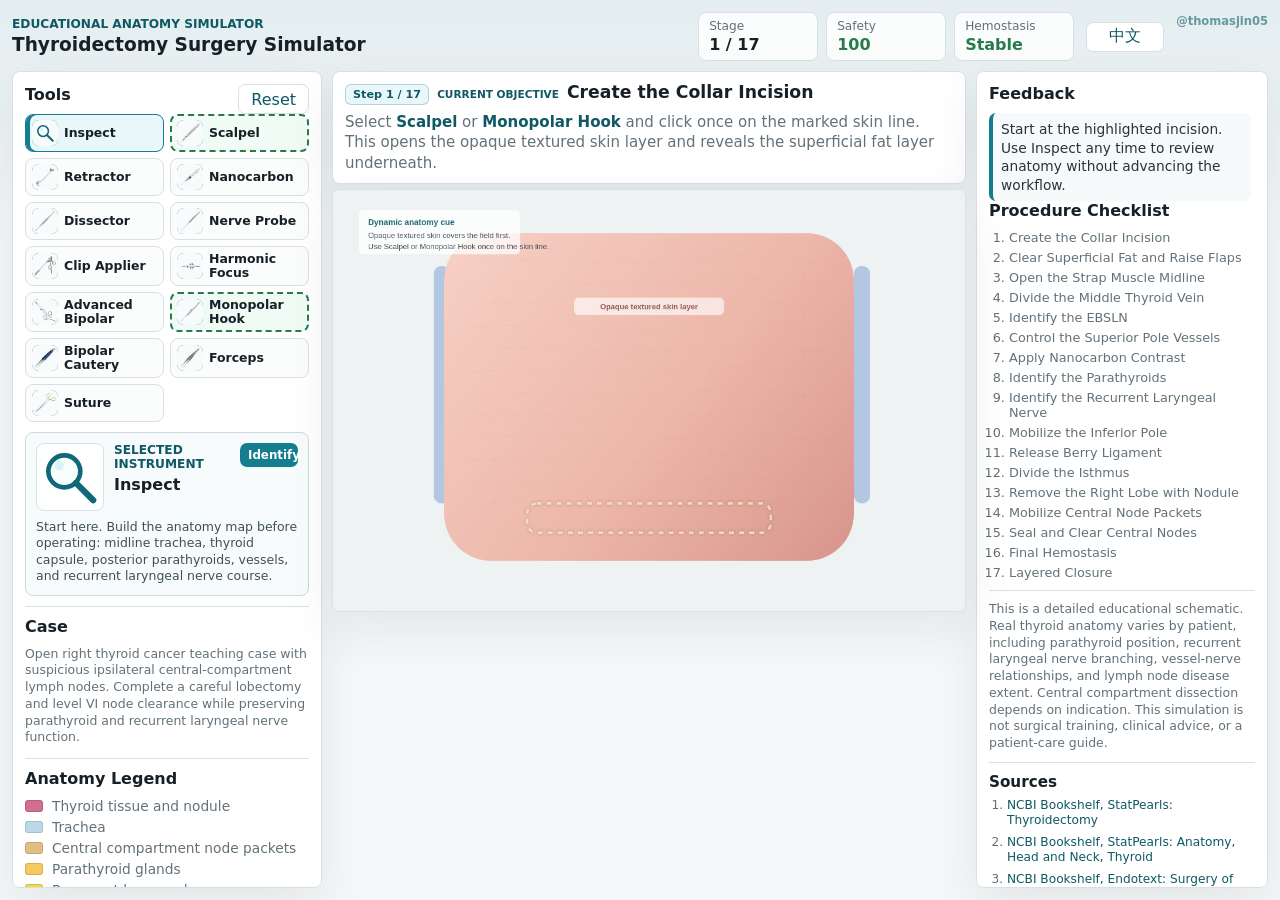
==== commit 96f10b85: "Split superior pole workflow and trim assets" ====
--- a/index.html
+++ b/index.html
@@ -16,7 +16,7 @@
         <div class="status-strip">
           <div>
             <span class="stat-label">Stage</span>
-            <strong id="stageNumber">1 / 16</strong>
+            <strong id="stageNumber">1 / 17</strong>
           </div>
           <div>
             <span class="stat-label">Safety</span>
@@ -73,7 +73,7 @@
         <section class="sim-column">
           <div class="stage-card" aria-live="polite">
             <div>
-              <span id="stageStepBadge" class="step-badge">Step 1 / 16</span>
+              <span id="stageStepBadge" class="step-badge">Step 1 / 17</span>
               <p class="eyebrow">Current objective</p>
               <h2 id="stageTitle"></h2>
             </div>
--- a/styles.css
+++ b/styles.css
@@ -89,7 +89,7 @@
 }
 .workspace {
   display: grid;
-  grid-template-columns: 310px minmax(420px, 1fr)292px;
+  grid-template-columns: 310px minmax(420px, 1fr) 292px;
   gap: 10px;
   max-width: 1500px;
   margin: 0 auto;
@@ -143,6 +143,19 @@
   border-color: var(--accent);
   background: #e9f7fa;
   box-shadow: inset 4px 0 0 var(--accent);
+}
+.tool-button.is-step-allowed {
+  padding: 4px 5px;
+  border: 2px dashed var(--ok);
+  background: #f1fbf5;
+}
+.tool-button.is-step-allowed:hover,
+.tool-button.is-step-allowed:focus-visible {
+  background: #e3f5ea;
+}
+.tool-button.is-step-allowed[aria-pressed="true"] {
+  background: #dff3e7;
+  box-shadow: inset 4px 0 0 var(--accent), 0 0 0 2px rgba(40, 122, 75, 0.14);
 }
 .tool-icon {
   display: grid;
@@ -276,13 +289,23 @@
   gap: 5px;
 }
 .stage-card {
+  display: grid;
+  align-items: start;
+  gap: 7px;
   min-height: 0;
-  padding: 6px 10px;
+  padding: 10px 12px;
+}
+.stage-card>div {
+  display: flex;
+  align-items: baseline;
+  flex-wrap: wrap;
+  gap: 8px;
+  min-width: 0;
 }
 .stage-card h2 {
   margin-bottom: 0;
-  font-size: 0.92rem;
-  line-height: 1.15;
+  font-size: 1.08rem;
+  line-height: 1.2;
 }
 .step-badge {
   flex: 0 0 auto;
@@ -296,11 +319,11 @@
   white-space: nowrap;
 }
 .stage-card p:last-child {
-  max-width: min(48vw, 680px);
+  max-width: none;
   margin-bottom: 0;
   color: var(--muted);
-  line-height: 1.22;
-  font-size: 0.78rem;
+  line-height: 1.35;
+  font-size: 0.94rem;
 }
 .instruction-tool {
   color: var(--accent-dark);
@@ -460,17 +483,11 @@
     grid-template-rows: auto minmax(0, 1fr);
   }
   .stage-card {
-    display: grid;
-    grid-template-columns: minmax(210px, auto)minmax(0, 1fr);
-    align-items: center;
-    gap: 12px;
-    min-height: 38px;
+    grid-template-columns: 1fr;
+    min-height: 74px;
   }
   .stage-card>div {
-    display: flex;
     align-items: baseline;
-    gap: 8px;
-    min-width: 0;
   }
   .stage-card .eyebrow {
     flex: none;
@@ -478,14 +495,13 @@
     font-size: 0.66rem;
   }
   .stage-card h2 {
-    overflow: hidden;
-    text-overflow: ellipsis;
-    white-space: nowrap;
+    overflow: visible;
+    white-space: normal;
   }
   .stage-card p:last-child {
-    justify-self: end;
+    justify-self: stretch;
     max-width: 100%;
-    text-align: right;
+    text-align: left;
   }
   .canvas-shell {
     align-self: start;
@@ -510,9 +526,12 @@
   .tool-grid {
     grid-template-columns: 1fr;
   }
-  .topbar, .stage-card {
+  .topbar {
     align-items: stretch;
     flex-direction: column;
+  }
+  .stage-card {
+    align-items: stretch;
   }
   .status-strip, .workspace {
     grid-template-columns: 1fr;
